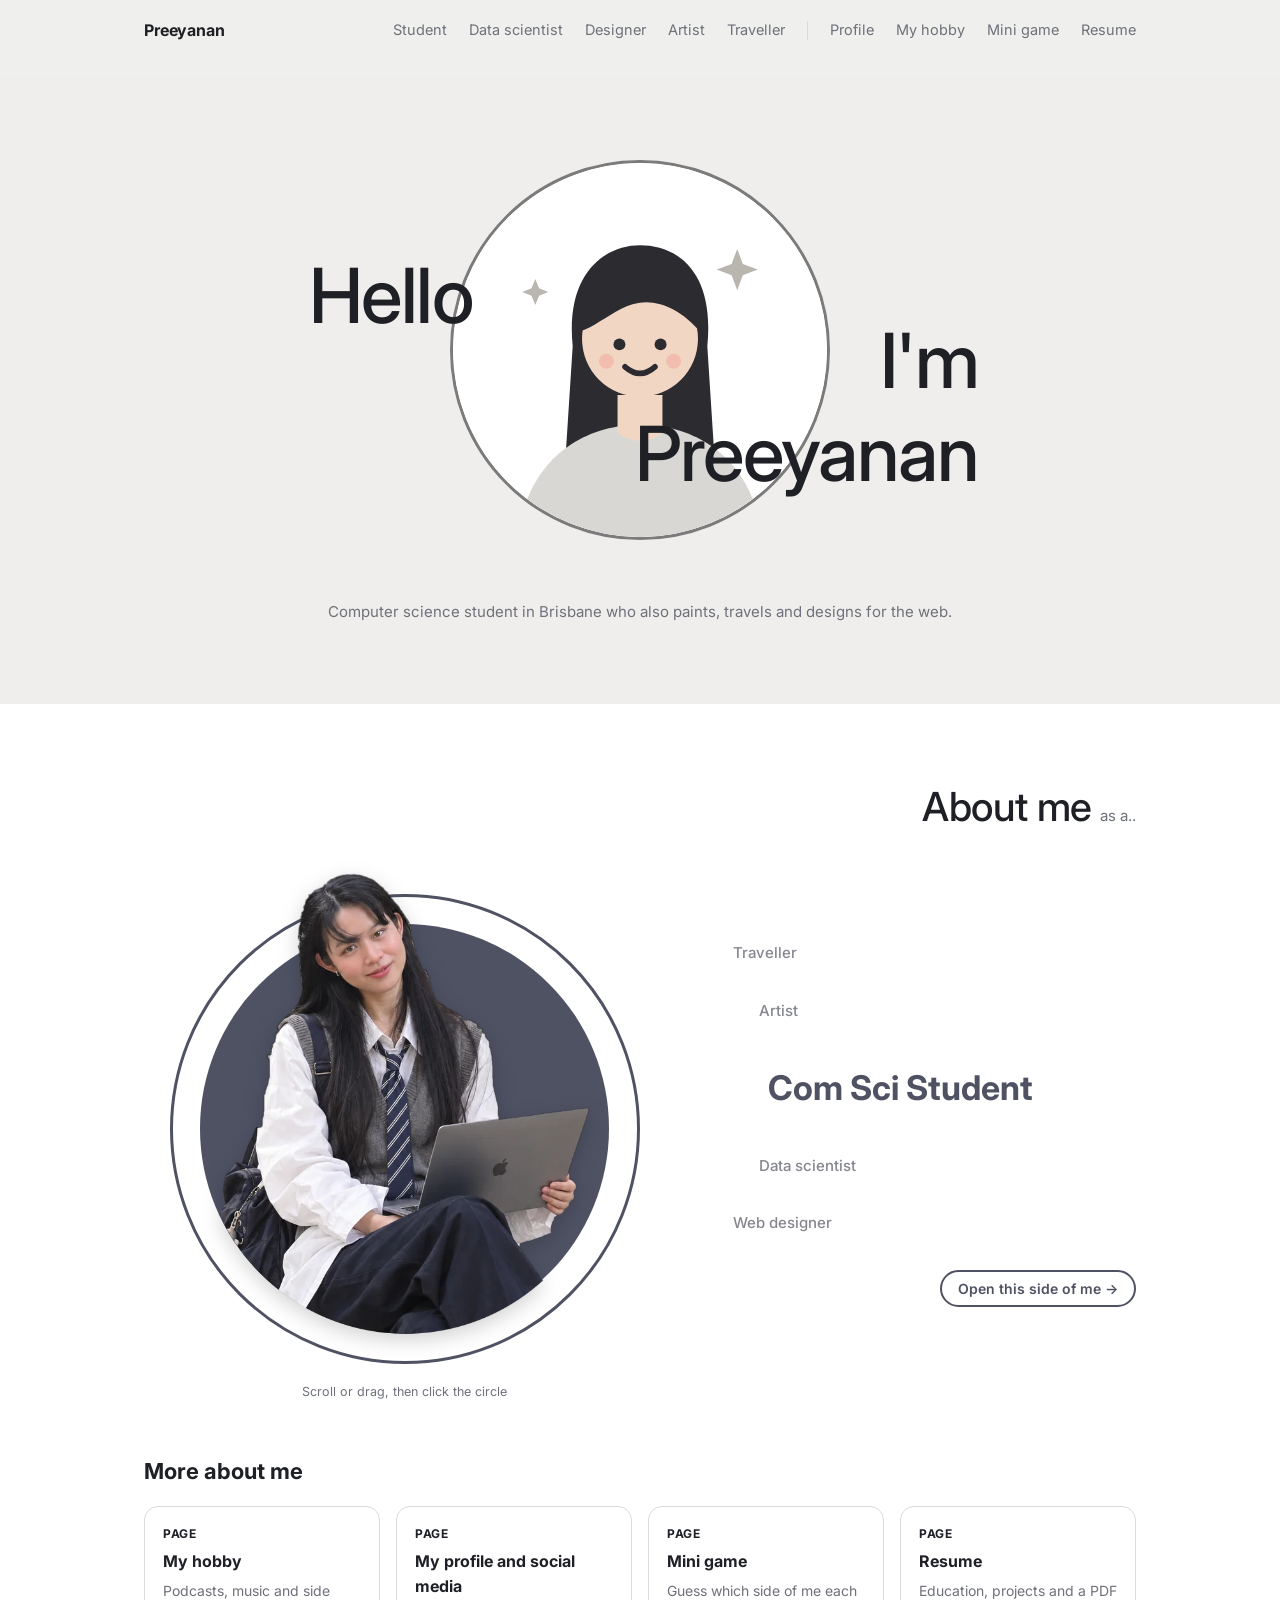
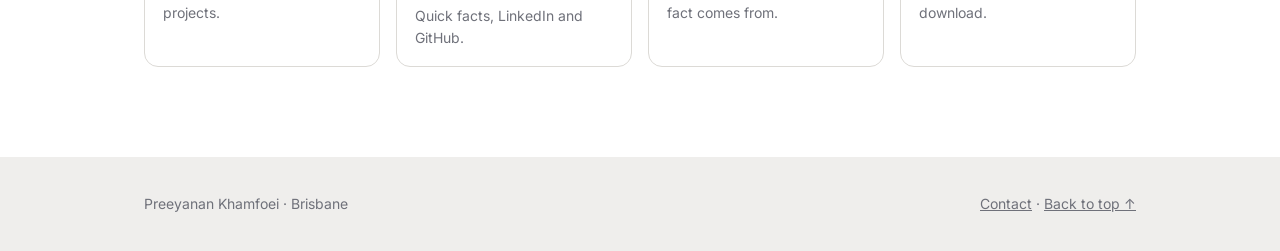
==== index.html @ b2483a7d "New designer photo" ====
<!doctype html>
<html lang="en">
<head>
<meta charset="utf-8">
<meta name="viewport" content="width=device-width, initial-scale=1">
<title>Hello I'm Preeyanan</title>
<meta name="description" content="Preeyanan (Ploy) Khamfoei, computer science student in Brisbane who also paints, travels and designs for the web.">
<link rel="preconnect" href="https://fonts.googleapis.com">
<link rel="preconnect" href="https://fonts.gstatic.com" crossorigin>
<link rel="stylesheet" href="https://fonts.googleapis.com/css2?family=Inter:wght@400;500;600;700;800&display=swap">
<link rel="stylesheet" href="assets/css/style.css?v=20261001g">
</head>
<body id="top" data-root="">
<nav class="nav" aria-label="Main">
  <div class="wrap nav-row">
    <a class="brand" href="./" aria-current="page">Preeyanan</a>
    <div class="nav-links"><a href="student/">Student</a><a href="data/">Data scientist</a><a href="designer/">Designer</a><a href="artist/">Artist</a><a href="traveller/">Traveller</a><span class="sep" aria-hidden="true"></span><a href="profile/">Profile</a><a href="hobby/">My hobby</a><a href="game/">Mini game</a><a href="resume/">Resume</a></div>
  </div>
  <div class="wrap"><div class="nav-rule"></div></div>
</nav>
<header class="hero">
  <div class="wrap">
    <div class="hero-stage">
      <div class="hero-circle" data-avatar="me" role="img" aria-label="Cartoon portrait of Preeyanan (placeholder for a photo)"></div>
      <p class="hero-word w-hello">Hello</p>
      <p class="hero-word w-im">I'm</p>
      <p class="hero-word w-name">Preeyanan</p>
    </div>
    <p class="hero-sub">Computer science student in Brisbane who also paints, travels and designs for the web.</p>
  </div>
</header>
<main>
<section class="dial wrap" id="about" aria-labelledby="about-h">
  <div class="dial-head"><h2 id="about-h">About me</h2><span>as a..</span></div>
  <div class="dial-body">
    <div class="orb-zone" id="orb-zone" tabindex="0" role="listbox" aria-label="Choose one of my roles. Scroll, drag or use the arrow keys.">
      <div class="orb-ring" id="orb-ring"></div>
      <div class="orb-clip"><div class="orb" id="orb"></div></div>
      <span class="orb-hint">Scroll or drag, then click the circle</span>
    </div>
    <div>
      <ul class="roles" id="roles"></ul>
      <div class="dial-foot"><a class="go" id="go" href="student/">Open this side of me →</a></div>
    </div>
  </div>
</section>
<section class="explore wrap" aria-labelledby="ex-h">
  <h2 id="ex-h">More about me</h2>
  <div class="cards">
    <a class="card" href="hobby/"><span class="yr">Page</span><h4>My hobby</h4><p>Podcasts, music and side projects.</p></a>
    <a class="card" href="profile/"><span class="yr">Page</span><h4>My profile and social media</h4><p>Quick facts, LinkedIn and GitHub.</p></a>
    <a class="card" href="game/"><span class="yr">Page</span><h4>Mini game</h4><p>Guess which side of me each fact comes from.</p></a>
    <a class="card" href="resume/"><span class="yr">Page</span><h4>Resume</h4><p>Education, projects and a PDF download.</p></a>
  </div>
</section>
</main>
<footer class="foot"><div class="wrap"><span>Preeyanan Khamfoei · Brisbane</span><span><a href="profile/">Contact</a> · <a href="#top">Back to top ↑</a></span></div></footer>
<script src="assets/js/site.js?v=20261001g"></script>
<script src="assets/js/dial.js?v=20261001g"></script>
</body>
</html>
---- assets/css/style.css ----
/* Shared styles for every page of preeyaries.github.io */
:root{

  --paper:#ffffff;
  --stone:#efeeec;
  --ink:#1f2026;
  --soft:#6f717a;
  --line:#7b7b7b;
  --hair:#dcdad6;
  --student:#4f5263;
  --artist:#8b5020;
  --traveller:#43843f;
  --designer:#2f6f9f;
  --hobby:#a8456a;
  --role:var(--student);
  --font:"Inter","Segoe UI",system-ui,-apple-system,Arial,sans-serif;
  color-scheme:light;
}
*{box-sizing:border-box}
html{scroll-behavior:smooth}
@media (prefers-reduced-motion:reduce){html{scroll-behavior:auto}*{transition:none!important;animation:none!important}}
body{margin:0;background:var(--paper);color:var(--ink);font-family:var(--font);font-size:16px;line-height:1.55}
a{color:inherit}
:focus-visible{outline:2px solid var(--ink);outline-offset:3px}
.wrap{max-width:1040px;margin:0 auto;padding-inline:24px}
@media (max-width:520px){.wrap{padding-inline:16px}}

/* nav */
.nav{position:sticky;top:env(safe-area-inset-top,0px);z-index:20;background:rgba(239,238,236,.94);backdrop-filter:blur(6px)}
.nav .wrap{display:flex;flex-wrap:wrap;gap:6px 28px;align-items:center;padding-block:18px 0}
.nav a{text-decoration:none;font-size:14.5px;color:var(--soft);padding-bottom:14px}
.nav a:hover{color:var(--ink)}
.nav .me{margin-left:auto}
.nav .me b{color:var(--student);font-weight:700;transition:color .3s}
.nav-rule{height:3px;background:var(--line);border-radius:2px}
@media (max-width:640px){.nav .me{margin-left:0}.nav a{padding-bottom:10px}}

/* hero */
.hero{background:var(--stone);padding-block:40px 80px}
.hero-stage{position:relative;max-width:720px;margin:0 auto;aspect-ratio:1.55}
@media (max-width:560px){.hero-stage{aspect-ratio:1}.hero-circle{width:66%}.hero-word{font-size:clamp(34px,11vw,48px)}.w-hello{left:0;top:18%}.w-im{right:0;top:52%}.w-name{right:0;top:70%}}
.hero-circle{position:absolute;left:50%;top:50%;width:min(56%,380px);aspect-ratio:1;transform:translate(-50%,-50%);border:3px solid var(--line);border-radius:50%;background:#fff;overflow:hidden}
.hero-circle svg{width:100%;height:100%;display:block}
.hero-word{position:absolute;font-weight:500;letter-spacing:-.02em;line-height:1;color:var(--ink);margin:0;font-size:clamp(44px,9vw,76px)}
.w-hello{left:4%;top:30%}
.w-im{right:3%;top:44%}
.w-name{right:3%;top:64%}
.hero-sub{text-align:center;color:var(--soft);margin:18px 0 0;font-size:15px}

/* dial */
.dial{padding-block:72px 90px;overflow:hidden}
.dial-head{display:flex;justify-content:flex-end;align-items:baseline;gap:8px}
.dial-head h2{margin:0;font-size:clamp(30px,4vw,40px);font-weight:500;letter-spacing:-.01em}
.dial-head span{font-size:15px;color:var(--soft)}
.dial-body{display:grid;grid-template-columns:minmax(0,1.15fr) minmax(0,1fr);align-items:center;gap:24px;margin-top:24px}
@media (max-width:760px){.dial-body{grid-template-columns:1fr}}
.orb-zone{position:relative;justify-self:start;margin-left:-8%;width:min(100%,470px);aspect-ratio:1;touch-action:none;cursor:grab;user-select:none}
.orb-zone:active{cursor:grabbing}
@media (max-width:760px){.orb-zone{margin-left:0;justify-self:center;width:min(86vw,380px)}}
.orb-ring{position:absolute;inset:0;border:3px solid var(--line);border-radius:50%;transition:border-color .45s}
.orb-clip{position:absolute;inset:6.5%;border-radius:50%;overflow:hidden;background:var(--role);transition:background-color .45s}
.orb{position:absolute;inset:0;transition:transform .45s cubic-bezier(.2,.8,.2,1),opacity .3s}
.orb svg{width:100%;height:100%;display:block}
.orb.out-up{transform:translateY(-105%);opacity:0}
.orb.out-down{transform:translateY(105%);opacity:0}
.orb.in-up{transform:translateY(105%);transition:none}
.orb.in-down{transform:translateY(-105%);transition:none}
.orb-hint{position:absolute;left:50%;bottom:-38px;transform:translateX(-50%);font-size:12.5px;color:var(--soft);white-space:nowrap}
.roles{list-style:none;margin:0;padding:0;position:relative;height:340px}
@media (max-width:760px){.roles{height:300px}}
.roles li{position:absolute;left:0;top:50%;transition:transform .45s cubic-bezier(.2,.8,.2,1),opacity .45s;will-change:transform}
.roles button{all:unset;cursor:pointer;display:block;color:var(--soft);font-size:15px;font-weight:500;white-space:nowrap;padding:4px 2px;transition:color .3s,font-size .3s}
.roles button:hover{color:var(--ink)}
.roles button:focus-visible{outline:2px solid var(--ink);outline-offset:3px;border-radius:4px}
.roles li.active button{font-size:clamp(26px,3.3vw,34px);font-weight:700;color:var(--role)}
.go{display:inline-flex;align-items:center;gap:8px;margin-top:4px;font-size:14px;font-weight:600;color:var(--role);text-decoration:none;border:2px solid currentColor;border-radius:999px;padding:6px 16px;transition:color .3s}
.go:hover{background:var(--role);color:#fff;border-color:var(--role)}
.dial-foot{display:flex;justify-content:flex-end;margin-top:8px}

/* chapters */
.chapter{border-top:2px solid var(--hair);padding-block:64px}
.ch-head{display:grid;grid-template-columns:minmax(0,1fr) auto;gap:28px;align-items:center}
@media (max-width:640px){.ch-head{grid-template-columns:1fr}}
.ch-eyebrow{margin:0;font-size:16px;color:var(--ink)}
.ch-title{margin:4px 0 0;font-size:clamp(34px,5vw,48px);font-weight:700;letter-spacing:-.015em;line-height:1.05;text-wrap:balance}
.ch-lead{max-width:56ch;color:var(--soft);margin:14px 0 0}
.ch-orb{width:min(260px,70vw);aspect-ratio:1;border-radius:50%;border:2.5px solid;padding:14px;justify-self:center}
.ch-orb div{width:100%;height:100%;border-radius:50%;overflow:hidden}
.ch-orb svg{width:100%;height:100%;display:block}
.pill{display:inline-flex;align-items:center;gap:6px;border:2px solid currentColor;border-radius:999px;padding:6px 16px;font-size:14px;font-weight:600;text-decoration:none;margin-top:18px}
.pill:hover{background:currentColor}
.pill:hover span{color:#fff}
.blocks{display:grid;gap:40px;margin-top:52px}
.block h3{margin:0 0 16px;font-size:22px;font-weight:700;letter-spacing:-.005em}
.muted{color:var(--soft)}

/* timeline */
.tl{list-style:none;margin:0;padding:0;display:grid;gap:18px;position:relative}
.tl li{display:grid;grid-template-columns:110px 20px minmax(0,1fr);gap:14px;align-items:start}
.tl .yr{text-align:right;font-weight:700;font-variant-numeric:tabular-nums;padding-top:1px}
.tl .dot{width:18px;height:18px;border-radius:50%;margin-top:3px}
.tl b{display:block}
.tl small{color:var(--soft);font-size:13px}
@media (max-width:480px){.tl li{grid-template-columns:78px 16px minmax(0,1fr);gap:10px}.tl .dot{width:14px;height:14px}}

.chips{display:flex;flex-wrap:wrap;gap:10px;margin:0;padding:0;list-style:none}
.chips li{border:1.5px solid var(--hair);border-radius:999px;padding:7px 14px;font-weight:600;font-size:14.5px}

.cards{display:grid;grid-template-columns:repeat(auto-fill,minmax(230px,1fr));gap:16px}
.card{border:1.5px solid var(--hair);border-radius:14px;padding:18px;display:grid;gap:6px;align-content:start;min-width:0}
.card h4{margin:0;font-size:16px}
.card p{margin:0;font-size:14px;color:var(--soft)}
.card .yr{font-size:12px;font-weight:700;letter-spacing:.06em;text-transform:uppercase}
.soon{border-style:dashed}

.two{display:grid;grid-template-columns:repeat(auto-fit,minmax(240px,1fr));gap:16px}

/* profile & social */
.profile-grid{display:grid;grid-template-columns:repeat(auto-fit,minmax(200px,1fr));gap:16px}
.kv{border-top:2px solid var(--ink);padding-top:10px}
.kv span{display:block;font-size:12px;letter-spacing:.08em;text-transform:uppercase;color:var(--soft)}
.kv b{font-size:18px}
.social{display:flex;flex-wrap:wrap;gap:12px}
.social a{display:inline-flex;align-items:center;gap:10px;border:2px solid var(--ink);border-radius:999px;padding:10px 20px;text-decoration:none;font-weight:600}
.social a:hover{background:var(--ink);color:#fff}
.social svg{width:18px;height:18px;fill:currentColor}

/* mini game */
.game{border:2px solid var(--hair);border-radius:18px;padding:22px;display:grid;gap:14px;max-width:560px}
.game-row{display:flex;flex-wrap:wrap;gap:10px;align-items:center}
.game button{font:inherit;font-weight:600;font-size:14px;border:2px solid var(--ink);background:#fff;color:var(--ink);border-radius:999px;padding:8px 16px;cursor:pointer}
.game button:hover{background:var(--ink);color:#fff}
.game .q{font-size:17px;font-weight:600;margin:0}
.game .res{margin:0;min-height:1.5em;color:var(--soft)}
.foot{background:var(--stone);padding-block:36px;color:var(--soft);font-size:14px}
.foot .wrap{display:flex;flex-wrap:wrap;justify-content:space-between;gap:10px}

/* multi-page additions */
.nav-row{display:flex;align-items:center;gap:10px 28px;padding-block:16px 0;flex-wrap:wrap}
.nav .brand{font-weight:800;color:var(--ink);font-size:16px;letter-spacing:-.01em}
.nav-links{display:flex;gap:22px;margin-left:auto;overflow-x:auto;scrollbar-width:none;max-width:100%}
.nav-links::-webkit-scrollbar{display:none}
.nav-links a{white-space:nowrap}
.nav-links .sep{width:1.5px;background:var(--hair);margin:2px 0 16px}
.nav a[aria-current="page"]{color:var(--c,var(--ink));font-weight:700}
@media (max-width:760px){.nav-links{margin-left:0;width:100%;gap:18px}.nav .brand{padding-bottom:0}}
.page-head{background:var(--stone);padding-block:56px 64px}
.page-head .ch-orb{background:#fff}
.page-body{padding-block:56px 72px}
.page-body .blocks{margin-top:0}
.role-nav{border-top:2px solid var(--hair);padding-block:28px 56px;display:flex;flex-wrap:wrap;gap:12px;justify-content:space-between;align-items:center}
.role-nav a{text-decoration:none;font-weight:600;font-size:14px;border:2px solid currentColor;border-radius:999px;padding:8px 18px}
.role-nav a:hover{background:var(--ink);color:#fff;border-color:var(--ink)}
.role-nav .mid{color:var(--soft);border-color:var(--hair)}
.explore{padding-block:0 90px}
.explore h2{margin:0 0 18px;font-size:22px}
.explore .card{text-decoration:none;transition:border-color .2s,transform .2s}
.explore .card:hover{border-color:var(--ink);transform:translateY(-2px)}
.orb-zone{cursor:pointer}

/* circles: cartoons stay inside, real photos pop out of the top */
.orb-clip{overflow:visible}
.orb.out-up{transform:translateY(-22%)}
.orb.out-down{transform:translateY(22%)}
.orb.in-up{transform:translateY(22%);opacity:0}
.orb.in-down{transform:translateY(-22%);opacity:0}
.av-round{position:absolute;inset:0;border-radius:50%;overflow:hidden}
.av-round svg{width:100%;height:100%;display:block}
.ch-orb > div{position:relative;overflow:visible}
.photo-pop{position:absolute;left:-20%;top:-20%;width:140%;height:140%;max-width:none;display:block;user-select:none;pointer-events:none;filter:drop-shadow(0 6px 10px rgba(0,0,0,.18))}
.orb-zone{margin-left:5%;margin-top:32px}
@media (max-width:760px){.orb-zone{margin-left:0;margin-top:64px;width:min(78vw,360px)}}

/* mobile: role names become a row of pills under the circle instead of an arc */
@media (max-width:760px){
  .roles{height:auto;display:flex;flex-wrap:wrap;justify-content:center;gap:8px;margin-top:52px}
  .roles li{position:static;transform:none!important;opacity:1!important}
  .roles button{font-size:14px;font-weight:600;color:var(--soft);border:1.5px solid var(--hair);border-radius:999px;padding:7px 14px}
  .roles li.active button{font-size:14px;color:#fff;background:var(--role);border-color:var(--role)}
  .dial-foot{justify-content:center;margin-top:18px}
}
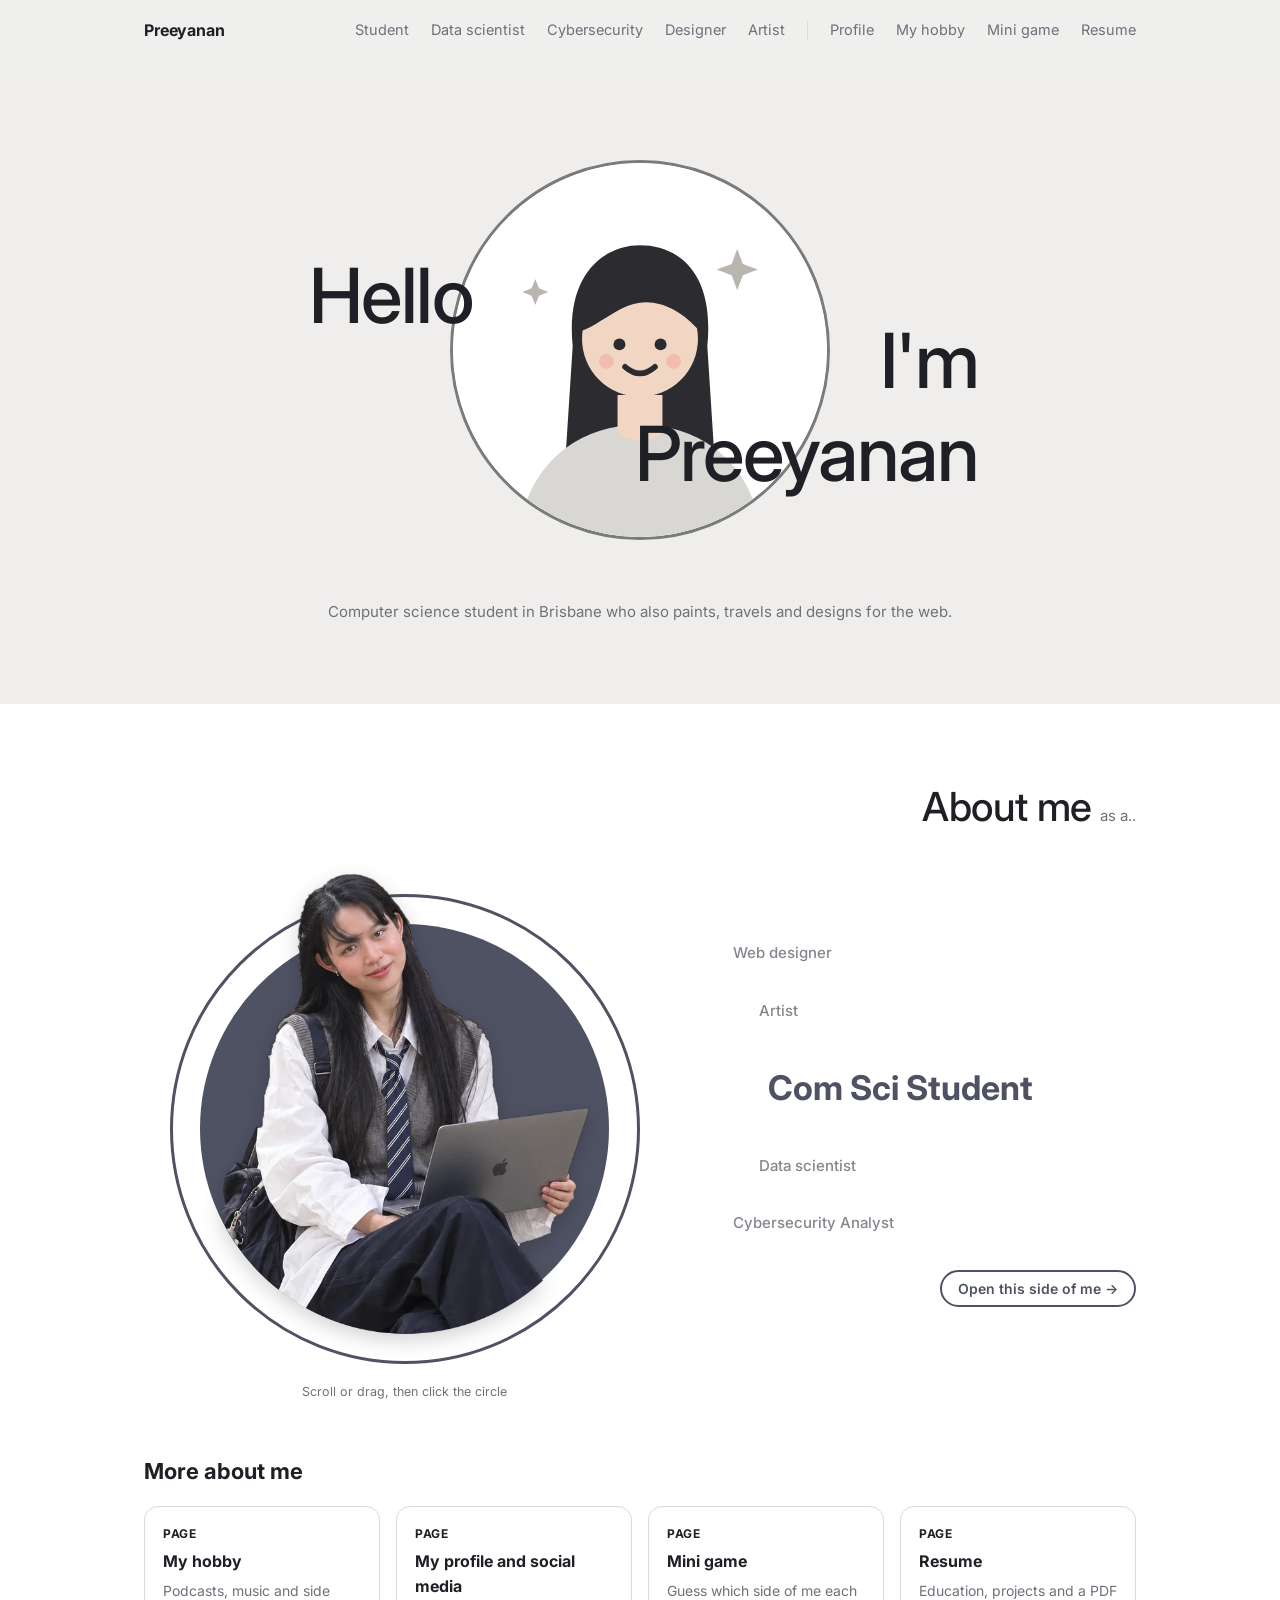
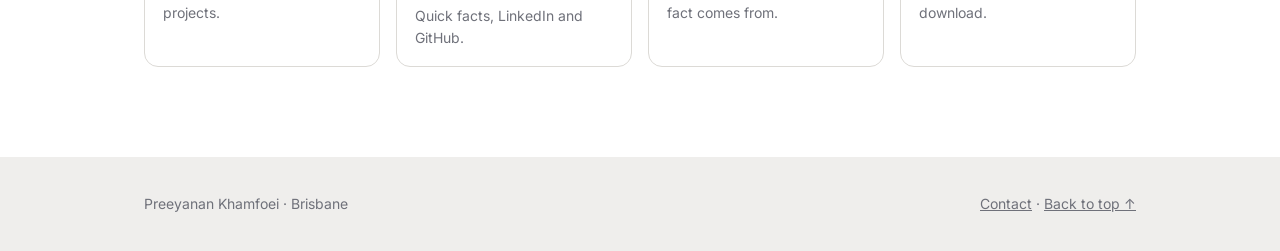
==== commit a067dbc1: "Rename role to Cybersecurity Analyst" ====
--- a/index.html
+++ b/index.html
@@ -8,13 +8,13 @@
 <link rel="preconnect" href="https://fonts.googleapis.com">
 <link rel="preconnect" href="https://fonts.gstatic.com" crossorigin>
 <link rel="stylesheet" href="https://fonts.googleapis.com/css2?family=Inter:wght@400;500;600;700;800&display=swap">
-<link rel="stylesheet" href="assets/css/style.css?v=20261001g">
+<link rel="stylesheet" href="assets/css/style.css?v=20261002b">
 </head>
 <body id="top" data-root="">
 <nav class="nav" aria-label="Main">
   <div class="wrap nav-row">
     <a class="brand" href="./" aria-current="page">Preeyanan</a>
-    <div class="nav-links"><a href="student/">Student</a><a href="data/">Data scientist</a><a href="designer/">Designer</a><a href="artist/">Artist</a><a href="traveller/">Traveller</a><span class="sep" aria-hidden="true"></span><a href="profile/">Profile</a><a href="hobby/">My hobby</a><a href="game/">Mini game</a><a href="resume/">Resume</a></div>
+    <div class="nav-links"><a href="student/">Student</a><a href="data/">Data scientist</a><a href="cyber/">Cybersecurity</a><a href="designer/">Designer</a><a href="artist/">Artist</a><span class="sep" aria-hidden="true"></span><a href="profile/">Profile</a><a href="hobby/">My hobby</a><a href="game/">Mini game</a><a href="resume/">Resume</a></div>
   </div>
   <div class="wrap"><div class="nav-rule"></div></div>
 </nav>
@@ -55,7 +55,7 @@
 </section>
 </main>
 <footer class="foot"><div class="wrap"><span>Preeyanan Khamfoei · Brisbane</span><span><a href="profile/">Contact</a> · <a href="#top">Back to top ↑</a></span></div></footer>
-<script src="assets/js/site.js?v=20261001g"></script>
-<script src="assets/js/dial.js?v=20261001g"></script>
+<script src="assets/js/site.js?v=20261002b"></script>
+<script src="assets/js/dial.js?v=20261002b"></script>
 </body>
 </html>
--- a/assets/css/style.css
+++ b/assets/css/style.css
@@ -10,6 +10,7 @@
   --student:#4f5263;
   --artist:#8b5020;
   --traveller:#43843f;
+  --cyber:#2d2f34;
   --designer:#2f6f9f;
   --hobby:#a8456a;
   --role:var(--student);
@@ -179,3 +180,5 @@
   .roles li.active button{font-size:14px;color:#fff;background:var(--role);border-color:var(--role)}
   .dial-foot{justify-content:center;margin-top:18px}
 }
+/* long role names wrap onto two lines on the desktop circle */
+@media (min-width:761px){.roles li.active button{white-space:normal;max-width:9.5em;line-height:1.1}}
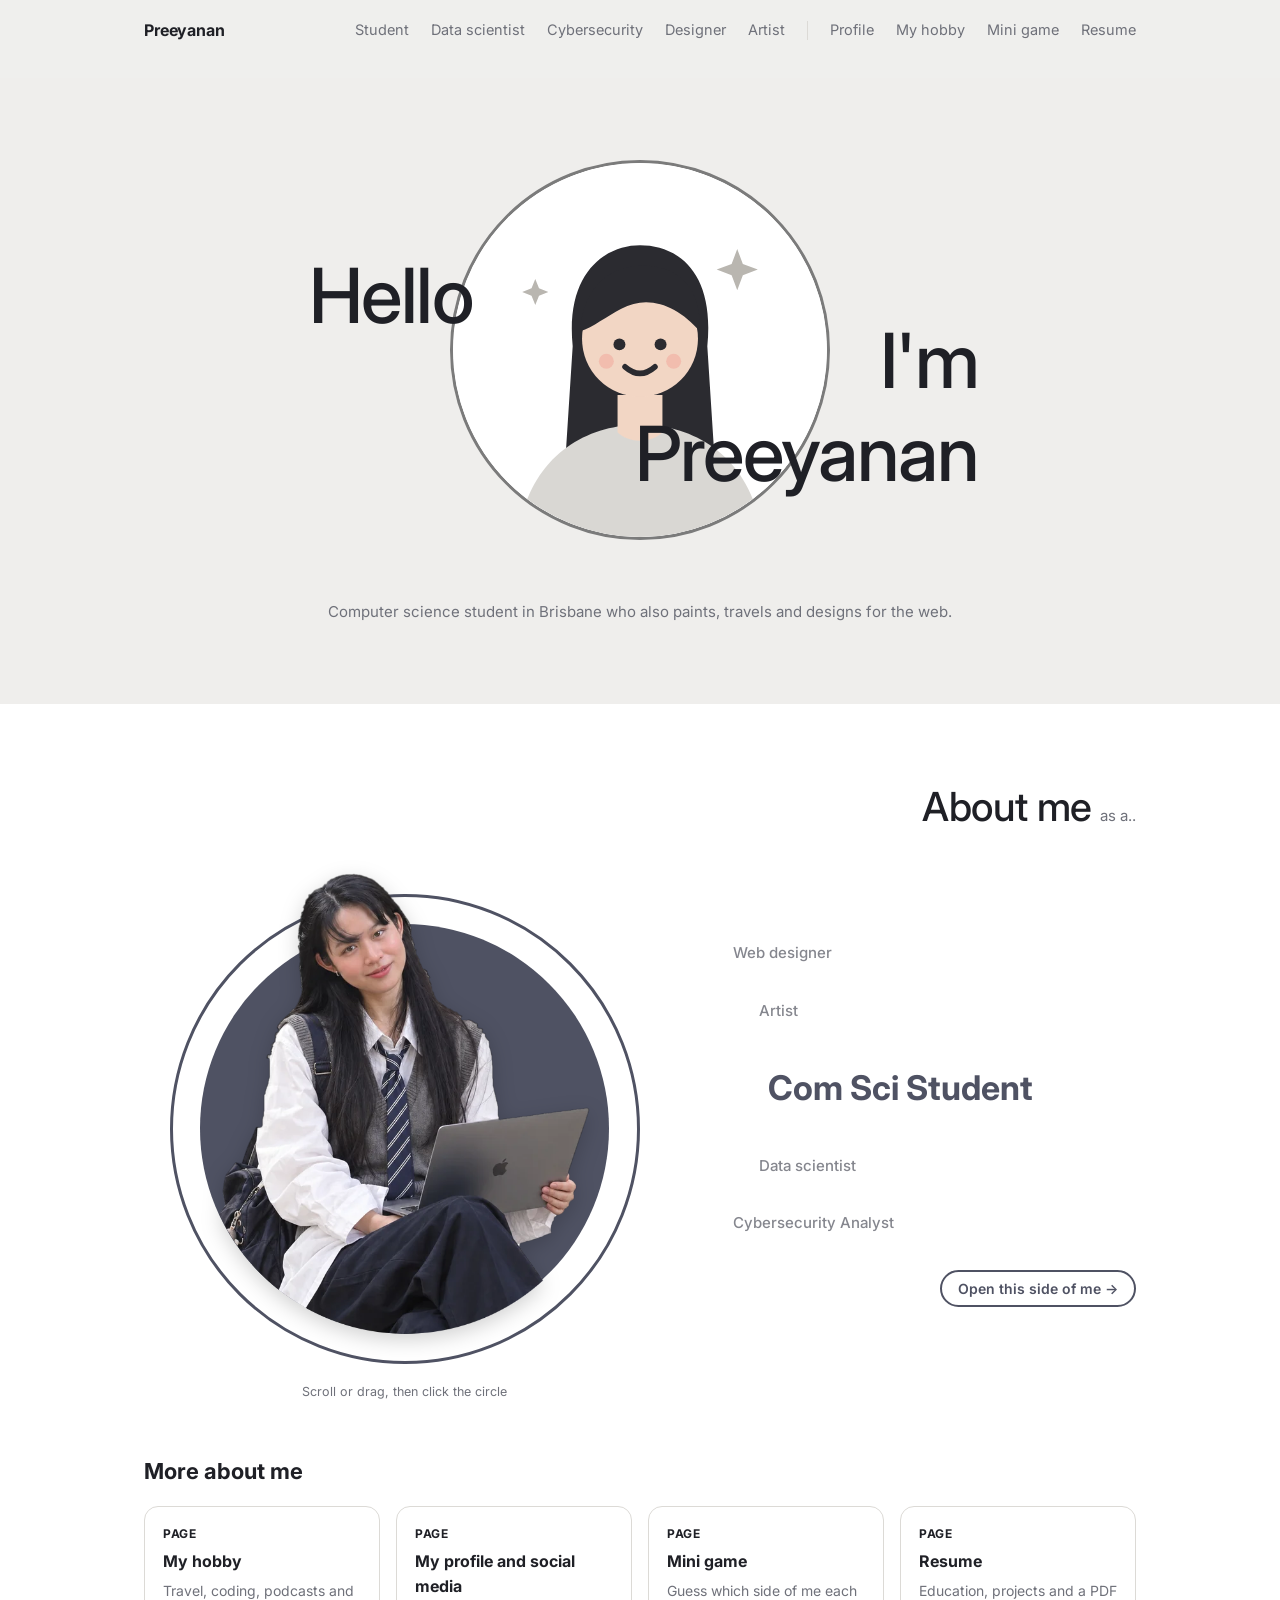
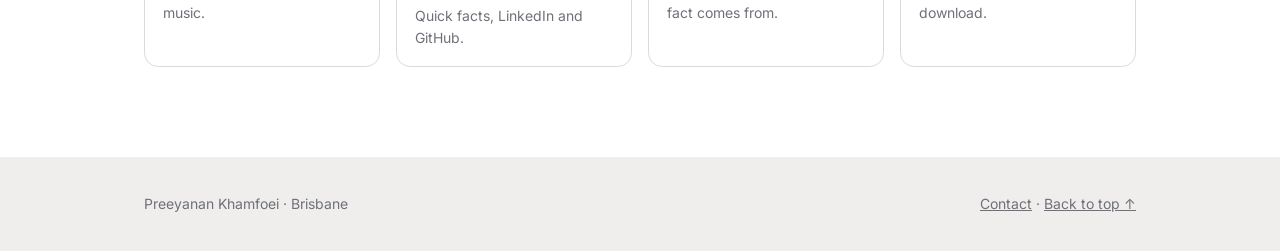
==== commit 4aa91f05: "Add hobby circle with Traveller and Developer" ====
--- a/index.html
+++ b/index.html
@@ -8,7 +8,7 @@
 <link rel="preconnect" href="https://fonts.googleapis.com">
 <link rel="preconnect" href="https://fonts.gstatic.com" crossorigin>
 <link rel="stylesheet" href="https://fonts.googleapis.com/css2?family=Inter:wght@400;500;600;700;800&display=swap">
-<link rel="stylesheet" href="assets/css/style.css?v=20261002b">
+<link rel="stylesheet" href="assets/css/style.css?v=20261003c">
 </head>
 <body id="top" data-root="">
 <nav class="nav" aria-label="Main">
@@ -47,7 +47,7 @@
 <section class="explore wrap" aria-labelledby="ex-h">
   <h2 id="ex-h">More about me</h2>
   <div class="cards">
-    <a class="card" href="hobby/"><span class="yr">Page</span><h4>My hobby</h4><p>Podcasts, music and side projects.</p></a>
+    <a class="card" href="hobby/"><span class="yr">Page</span><h4>My hobby</h4><p>Travel, coding, podcasts and music.</p></a>
     <a class="card" href="profile/"><span class="yr">Page</span><h4>My profile and social media</h4><p>Quick facts, LinkedIn and GitHub.</p></a>
     <a class="card" href="game/"><span class="yr">Page</span><h4>Mini game</h4><p>Guess which side of me each fact comes from.</p></a>
     <a class="card" href="resume/"><span class="yr">Page</span><h4>Resume</h4><p>Education, projects and a PDF download.</p></a>
@@ -55,7 +55,7 @@
 </section>
 </main>
 <footer class="foot"><div class="wrap"><span>Preeyanan Khamfoei · Brisbane</span><span><a href="profile/">Contact</a> · <a href="#top">Back to top ↑</a></span></div></footer>
-<script src="assets/js/site.js?v=20261002b"></script>
-<script src="assets/js/dial.js?v=20261002b"></script>
+<script src="assets/js/site.js?v=20261003c"></script>
+<script src="assets/js/dial.js?v=20261003c"></script>
 </body>
 </html>
--- a/assets/css/style.css
+++ b/assets/css/style.css
@@ -182,3 +182,26 @@
 }
 /* long role names wrap onto two lines on the desktop circle */
 @media (min-width:761px){.roles li.active button{white-space:normal;max-width:9.5em;line-height:1.1}}
+/* featured project card: screenshot, text and links */
+.card.feature{grid-column:1/-1;grid-template-columns:minmax(0,1.1fr) minmax(0,1fr);gap:22px;align-items:center;padding:14px}
+.card.feature .shot{display:block;border-radius:10px;overflow:hidden;border:1px solid var(--hair);line-height:0}
+.card.feature .shot img{width:100%;height:auto;display:block;transition:transform .3s}
+.card.feature .shot:hover img{transform:scale(1.02)}
+.feature-body{display:grid;gap:8px;align-content:center;padding:6px 8px 6px 0;min-width:0}
+.card.feature h4{font-size:22px}
+.card .links{display:flex;flex-wrap:wrap;gap:8px;margin-top:6px}
+.card .links a{font-size:13px;font-weight:600;color:var(--ink);text-decoration:none;border:1.5px solid var(--hair);border-radius:999px;padding:6px 12px;transition:border-color .2s}
+.card .links a:hover,.card .links a:focus-visible{border-color:var(--c,var(--ink))}
+.card .links a::after{content:" \2197";font-weight:400}
+@media (max-width:760px){.card.feature{grid-template-columns:1fr;gap:12px}.feature-body{padding:0 4px 6px}}
+/* tabs that switch between groups of cards */
+.block-lead{margin:-8px 0 14px;color:var(--soft);font-size:15px}
+.tabs{display:flex;flex-wrap:wrap;gap:8px;margin-bottom:16px}
+.tabs button{all:unset;cursor:pointer;font-size:14px;font-weight:600;color:var(--soft);border:1.5px solid var(--hair);border-radius:999px;padding:8px 16px;transition:color .2s,background .2s,border-color .2s}
+.tabs button:hover{color:var(--ink)}
+.tabs button:focus-visible{outline:2px solid var(--ink);outline-offset:3px}
+.tabs button[aria-selected="true"]{color:#fff;background:var(--c,var(--ink));border-color:var(--c,var(--ink))}
+.tab-panel[hidden]{display:none}
+/* My hobby page uses the same circle as the home page */
+.dial-head h1{margin:0;font-size:clamp(30px,4vw,40px);font-weight:500;letter-spacing:-.01em}
+.dial.on-page{padding-block:56px 96px}
